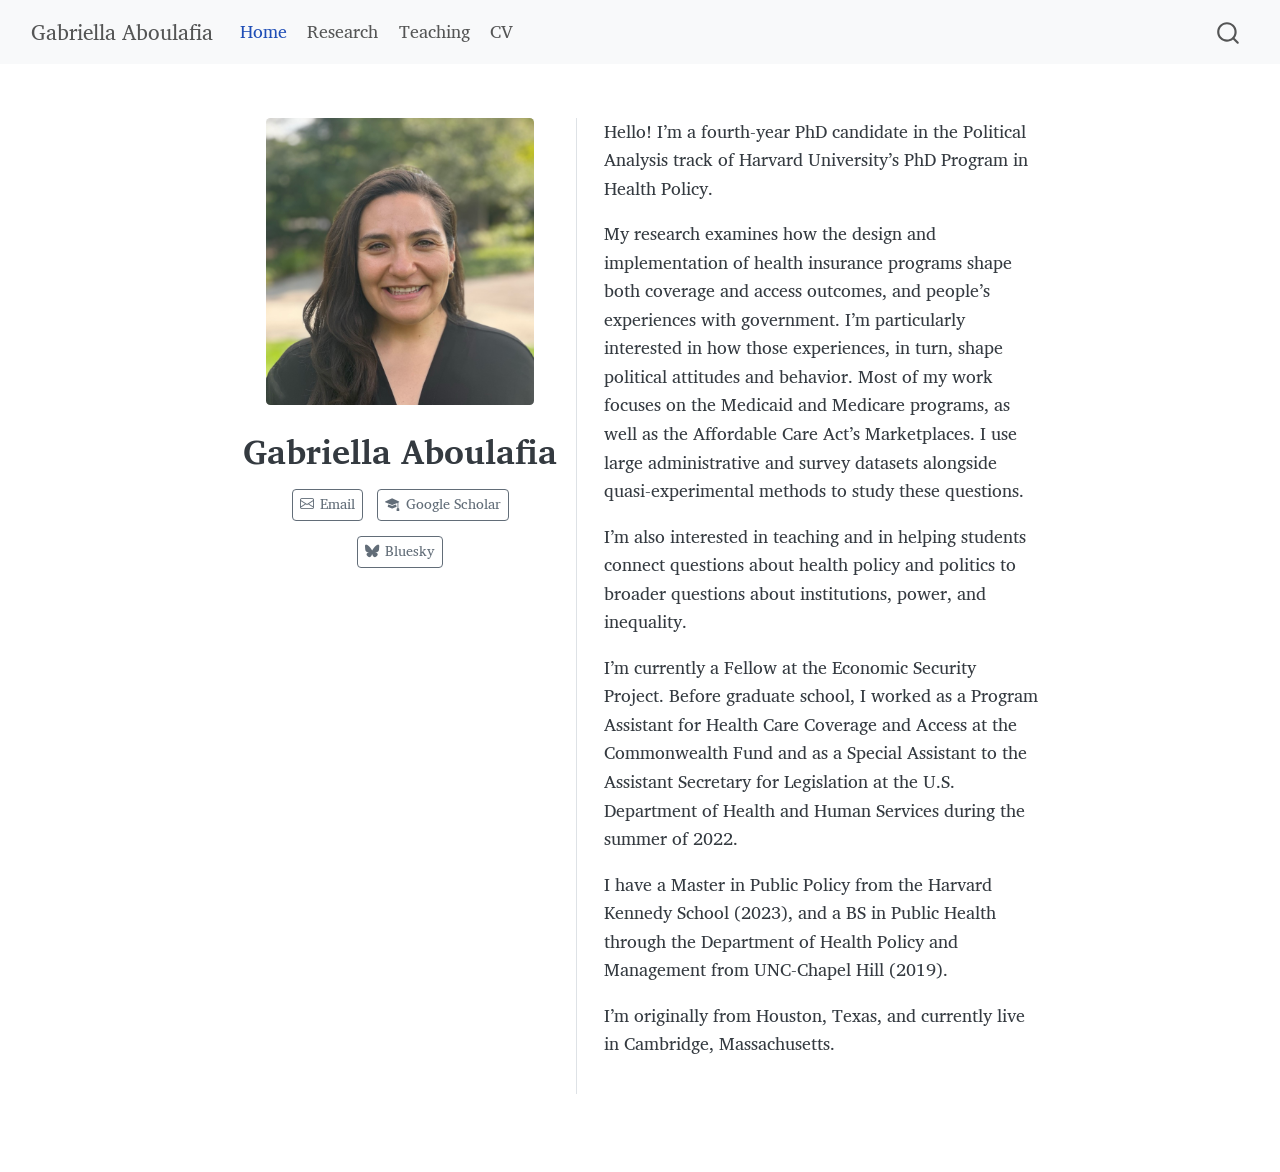
==== docs/index.html @ 91ca03ee "Add personal academic website Quarto website with an about page (trestles template), research, and t" ====
<!DOCTYPE html>
<html xmlns="http://www.w3.org/1999/xhtml" lang="en" xml:lang="en"><head>

<meta charset="utf-8">
<meta name="generator" content="quarto-1.9.36">

<meta name="viewport" content="width=device-width, initial-scale=1.0, user-scalable=yes">


<title>Gabriella Aboulafia</title>
<style>
/* Default styles provided by pandoc.
** See https://pandoc.org/MANUAL.html#variables-for-html for config info.
*/
code{white-space: pre-wrap;}
span.smallcaps{font-variant: small-caps;}
div.columns{display: flex; gap: min(4vw, 1.5em);}
div.column{flex: auto; overflow-x: auto;}
div.hanging-indent{margin-left: 1.5em; text-indent: -1.5em;}
ul.task-list{list-style: none;}
ul.task-list li input[type="checkbox"] {
  width: 0.8em;
  margin: 0 0.8em 0.2em -1em; /* quarto-specific, see https://github.com/quarto-dev/quarto-cli/issues/4556 */ 
  vertical-align: middle;
}
</style>


<script src="site_libs/quarto-nav/quarto-nav.js"></script>
<script src="site_libs/quarto-nav/headroom.min.js"></script>
<script src="site_libs/clipboard/clipboard.min.js"></script>
<script src="site_libs/quarto-search/autocomplete.umd.js"></script>
<script src="site_libs/quarto-search/fuse.min.js"></script>
<script src="site_libs/quarto-search/quarto-search.js"></script>
<meta name="quarto:offset" content="./">
<script src="site_libs/quarto-html/quarto.js" type="module"></script>
<script src="site_libs/quarto-html/tabsets/tabsets.js" type="module"></script>
<script src="site_libs/quarto-html/popper.min.js"></script>
<script src="site_libs/quarto-html/tippy.umd.min.js"></script>
<link href="site_libs/quarto-html/tippy.css" rel="stylesheet">
<link href="site_libs/quarto-html/quarto-syntax-highlighting-845c23b38eaddc0f92fda52bfe77a8c8.css" rel="stylesheet" id="quarto-text-highlighting-styles">
<script src="site_libs/bootstrap/bootstrap.min.js"></script>
<link href="site_libs/bootstrap/bootstrap-icons.css" rel="stylesheet">
<link href="site_libs/bootstrap/bootstrap-dfab3d8a36e09fd0820029a806bcaeb9.min.css" rel="stylesheet" append-hash="true" id="quarto-bootstrap" data-mode="light">
<script id="quarto-search-options" type="application/json">{
  "location": "navbar",
  "copy-button": false,
  "collapse-after": 3,
  "panel-placement": "end",
  "type": "overlay",
  "limit": 50,
  "keyboard-shortcut": [
    "f",
    "/",
    "s"
  ],
  "show-item-context": false,
  "language": {
    "search-no-results-text": "No results",
    "search-matching-documents-text": "matching documents",
    "search-copy-link-title": "Copy link to search",
    "search-hide-matches-text": "Hide additional matches",
    "search-more-match-text": "more match in this document",
    "search-more-matches-text": "more matches in this document",
    "search-clear-button-title": "Clear",
    "search-text-placeholder": "",
    "search-detached-cancel-button-title": "Cancel",
    "search-submit-button-title": "Submit",
    "search-label": "Search"
  }
}</script>


<link rel="stylesheet" href="styles.css">
</head>

<body class="nav-fixed fullcontent quarto-light">

<div id="quarto-search-results"></div>
  <header id="quarto-header" class="headroom fixed-top">
    <nav class="navbar navbar-expand-lg " data-bs-theme="dark">
      <div class="navbar-container container-fluid">
      <div class="navbar-brand-container mx-auto">
    <a class="navbar-brand" href="./index.html">
    <span class="navbar-title">Gabriella Aboulafia</span>
    </a>
  </div>
            <div id="quarto-search" class="" title="Search"></div>
          <button class="navbar-toggler" type="button" data-bs-toggle="collapse" data-bs-target="#navbarCollapse" aria-controls="navbarCollapse" role="menu" aria-expanded="false" aria-label="Toggle navigation" onclick="if (window.quartoToggleHeadroom) { window.quartoToggleHeadroom(); }">
  <span class="navbar-toggler-icon"></span>
</button>
          <div class="collapse navbar-collapse" id="navbarCollapse">
            <ul class="navbar-nav navbar-nav-scroll me-auto">
  <li class="nav-item">
    <a class="nav-link active" href="./index.html" aria-current="page"> 
<span class="menu-text">Home</span></a>
  </li>  
  <li class="nav-item">
    <a class="nav-link" href="./research.html"> 
<span class="menu-text">Research</span></a>
  </li>  
  <li class="nav-item">
    <a class="nav-link" href="./teaching.html"> 
<span class="menu-text">Teaching</span></a>
  </li>  
  <li class="nav-item">
    <a class="nav-link" href="./cv.pdf"> 
<span class="menu-text">CV</span></a>
  </li>  
</ul>
          </div> <!-- /navcollapse -->
            <div class="quarto-navbar-tools">
</div>
      </div> <!-- /container-fluid -->
    </nav>
</header>
<!-- content -->
<div id="quarto-content" class="quarto-container page-columns page-rows-contents page-layout-article page-navbar">
<!-- sidebar -->
<!-- margin-sidebar -->
    
<!-- main -->
<div class="quarto-about-trestles">
  <div class="about-entity">
    <img src="profile.jpg" class="about-image
  rounded " style="width: 15em;">
<header id="title-block-header" class="quarto-title-block default">
<div class="quarto-title">
<h1 class="title">Gabriella Aboulafia</h1>
</div>
<div class="quarto-title-meta">
  </div>
</header>
    <div class="about-links">
  <a href="mailto:gaboulafia@g.harvard.edu" class="about-link" rel="" target="">
    <i class="bi bi-envelope"></i>
     <span class="about-link-text">Email</span>
  </a>
  <a href="https://scholar.google.com/citations?user=ynljUeAAAAAJ" class="about-link" rel="" target="">
    <i class="bi bi-mortarboard-fill"></i>
     <span class="about-link-text">Google Scholar</span>
  </a>
  <a href="https://bsky.app/profile/gabyaboulafia.bsky.social" class="about-link" rel="" target="">
    <i class="bi bi-bluesky"></i>
     <span class="about-link-text">Bluesky</span>
  </a>
</div>
  </div>
  <div class="about-contents"><main class="content" id="quarto-document-content">
<p>Hello! I’m a fourth-year PhD candidate in the Political Analysis track of Harvard University’s PhD Program in Health Policy.</p>
<p>My research examines how the design and implementation of health insurance programs shape both coverage and access outcomes, and people’s experiences with government. I’m particularly interested in how those experiences, in turn, shape political attitudes and behavior. Most of my work focuses on the Medicaid and Medicare programs, as well as the Affordable Care Act’s Marketplaces. I use large administrative and survey datasets alongside quasi-experimental methods to study these questions.</p>
<p>I’m also interested in teaching and in helping students connect questions about health policy and politics to broader questions about institutions, power, and inequality.</p>
<p>I’m currently a Fellow at the Economic Security Project. Before graduate school, I worked as a Program Assistant for Health Care Coverage and Access at the Commonwealth Fund and as a Special Assistant to the Assistant Secretary for Legislation at the U.S. Department of Health and Human Services during the summer of 2022.</p>
<p>I have a Master in Public Policy from the Harvard Kennedy School (2023), and a BS in Public Health through the Department of Health Policy and Management from UNC-Chapel Hill (2019).</p>
<p>I’m originally from Houston, Texas, and currently live in Cambridge, Massachusetts.</p>


</main></div>
</div>
 <!-- /main -->
<script id="quarto-html-after-body" type="application/javascript">
  window.document.addEventListener("DOMContentLoaded", function (event) {
    const isCodeAnnotation = (el) => {
      for (const clz of el.classList) {
        if (clz.startsWith('code-annotation-')) {                     
          return true;
        }
      }
      return false;
    }
    const onCopySuccess = function(e) {
      // button target
      const button = e.trigger;
      // don't keep focus
      button.blur();
      // flash "checked"
      button.classList.add('code-copy-button-checked');
      var currentTitle = button.getAttribute("title");
      button.setAttribute("title", "Copied!");
      let tooltip;
      if (window.bootstrap) {
        button.setAttribute("data-bs-toggle", "tooltip");
        button.setAttribute("data-bs-placement", "left");
        button.setAttribute("data-bs-title", "Copied!");
        tooltip = new bootstrap.Tooltip(button, 
          { trigger: "manual", 
            customClass: "code-copy-button-tooltip",
            offset: [0, -8]});
        tooltip.show();    
      }
      setTimeout(function() {
        if (tooltip) {
          tooltip.hide();
          button.removeAttribute("data-bs-title");
          button.removeAttribute("data-bs-toggle");
          button.removeAttribute("data-bs-placement");
        }
        button.setAttribute("title", currentTitle);
        button.classList.remove('code-copy-button-checked');
      }, 1000);
      // clear code selection
      e.clearSelection();
    }
    const getTextToCopy = function(trigger) {
      const outerScaffold = trigger.parentElement.cloneNode(true);
      const codeEl = outerScaffold.querySelector('code');
      for (const childEl of codeEl.children) {
        if (isCodeAnnotation(childEl)) {
          childEl.remove();
        }
      }
      return codeEl.innerText;
    }
    const clipboard = new window.ClipboardJS('.code-copy-button:not([data-in-quarto-modal])', {
      text: getTextToCopy
    });
    clipboard.on('success', onCopySuccess);
    if (window.document.getElementById('quarto-embedded-source-code-modal')) {
      const clipboardModal = new window.ClipboardJS('.code-copy-button[data-in-quarto-modal]', {
        text: getTextToCopy,
        container: window.document.getElementById('quarto-embedded-source-code-modal')
      });
      clipboardModal.on('success', onCopySuccess);
    }
      var localhostRegex = new RegExp(/^(?:http|https):\/\/localhost\:?[0-9]*\//);
      var mailtoRegex = new RegExp(/^mailto:/);
        var filterRegex = new RegExp('/' + window.location.host + '/');
      var isInternal = (href) => {
          return filterRegex.test(href) || localhostRegex.test(href) || mailtoRegex.test(href);
      }
      // Inspect non-navigation links and adorn them if external
     var links = window.document.querySelectorAll('a[href]:not(.nav-link):not(.navbar-brand):not(.toc-action):not(.sidebar-link):not(.sidebar-item-toggle):not(.pagination-link):not(.no-external):not([aria-hidden]):not(.dropdown-item):not(.quarto-navigation-tool):not(.about-link)');
      for (var i=0; i<links.length; i++) {
        const link = links[i];
        if (!isInternal(link.href)) {
          // undo the damage that might have been done by quarto-nav.js in the case of
          // links that we want to consider external
          if (link.dataset.originalHref !== undefined) {
            link.href = link.dataset.originalHref;
          }
        }
      }
    function tippyHover(el, contentFn, onTriggerFn, onUntriggerFn) {
      const config = {
        allowHTML: true,
        maxWidth: 500,
        delay: 100,
        arrow: false,
        appendTo: function(el) {
            return el.parentElement;
        },
        interactive: true,
        interactiveBorder: 10,
        theme: 'quarto',
        placement: 'bottom-start',
      };
      if (contentFn) {
        config.content = contentFn;
      }
      if (onTriggerFn) {
        config.onTrigger = onTriggerFn;
      }
      if (onUntriggerFn) {
        config.onUntrigger = onUntriggerFn;
      }
      window.tippy(el, config); 
    }
    const noterefs = window.document.querySelectorAll('a[role="doc-noteref"]');
    for (var i=0; i<noterefs.length; i++) {
      const ref = noterefs[i];
      tippyHover(ref, function() {
        // use id or data attribute instead here
        let href = ref.getAttribute('data-footnote-href') || ref.getAttribute('href');
        try { href = new URL(href).hash; } catch {}
        const id = href.replace(/^#\/?/, "");
        const note = window.document.getElementById(id);
        if (note) {
          return note.innerHTML;
        } else {
          return "";
        }
      });
    }
    const xrefs = window.document.querySelectorAll('a.quarto-xref');
    const processXRef = (id, note) => {
      // Strip column container classes
      const stripColumnClz = (el) => {
        el.classList.remove("page-full", "page-columns");
        if (el.children) {
          for (const child of el.children) {
            stripColumnClz(child);
          }
        }
      }
      stripColumnClz(note)
      if (id === null || id.startsWith('sec-')) {
        // Special case sections, only their first couple elements
        const container = document.createElement("div");
        if (note.children && note.children.length > 2) {
          container.appendChild(note.children[0].cloneNode(true));
          for (let i = 1; i < note.children.length; i++) {
            const child = note.children[i];
            if (child.tagName === "P" && child.innerText === "") {
              continue;
            } else {
              container.appendChild(child.cloneNode(true));
              break;
            }
          }
          if (window.Quarto?.typesetMath) {
            window.Quarto.typesetMath(container);
          }
          return container.innerHTML
        } else {
          if (window.Quarto?.typesetMath) {
            window.Quarto.typesetMath(note);
          }
          return note.innerHTML;
        }
      } else {
        // Remove any anchor links if they are present
        const anchorLink = note.querySelector('a.anchorjs-link');
        if (anchorLink) {
          anchorLink.remove();
        }
        if (window.Quarto?.typesetMath) {
          window.Quarto.typesetMath(note);
        }
        if (note.classList.contains("callout")) {
          return note.outerHTML;
        } else {
          return note.innerHTML;
        }
      }
    }
    for (var i=0; i<xrefs.length; i++) {
      const xref = xrefs[i];
      tippyHover(xref, undefined, function(instance) {
        instance.disable();
        let url = xref.getAttribute('href');
        let hash = undefined; 
        if (url.startsWith('#')) {
          hash = url;
        } else {
          try { hash = new URL(url).hash; } catch {}
        }
        if (hash) {
          const id = hash.replace(/^#\/?/, "");
          const note = window.document.getElementById(id);
          if (note !== null) {
            try {
              const html = processXRef(id, note.cloneNode(true));
              instance.setContent(html);
            } finally {
              instance.enable();
              instance.show();
            }
          } else {
            // See if we can fetch this
            fetch(url.split('#')[0])
            .then(res => res.text())
            .then(html => {
              const parser = new DOMParser();
              const htmlDoc = parser.parseFromString(html, "text/html");
              const note = htmlDoc.getElementById(id);
              if (note !== null) {
                const html = processXRef(id, note);
                instance.setContent(html);
              } 
            }).finally(() => {
              instance.enable();
              instance.show();
            });
          }
        } else {
          // See if we can fetch a full url (with no hash to target)
          // This is a special case and we should probably do some content thinning / targeting
          fetch(url)
          .then(res => res.text())
          .then(html => {
            const parser = new DOMParser();
            const htmlDoc = parser.parseFromString(html, "text/html");
            const note = htmlDoc.querySelector('main.content');
            if (note !== null) {
              // This should only happen for chapter cross references
              // (since there is no id in the URL)
              // remove the first header
              if (note.children.length > 0 && note.children[0].tagName === "HEADER") {
                note.children[0].remove();
              }
              const html = processXRef(null, note);
              instance.setContent(html);
            } 
          }).finally(() => {
            instance.enable();
            instance.show();
          });
        }
      }, function(instance) {
      });
    }
        let selectedAnnoteEl;
        const selectorForAnnotation = ( cell, annotation) => {
          let cellAttr = 'data-code-cell="' + cell + '"';
          let lineAttr = 'data-code-annotation="' +  annotation + '"';
          const selector = 'span[' + cellAttr + '][' + lineAttr + ']';
          return selector;
        }
        const selectCodeLines = (annoteEl) => {
          const doc = window.document;
          const targetCell = annoteEl.getAttribute("data-target-cell");
          const targetAnnotation = annoteEl.getAttribute("data-target-annotation");
          const annoteSpan = window.document.querySelector(selectorForAnnotation(targetCell, targetAnnotation));
          const lines = annoteSpan.getAttribute("data-code-lines").split(",");
          const lineIds = lines.map((line) => {
            return targetCell + "-" + line;
          })
          let top = null;
          let height = null;
          let parent = null;
          if (lineIds.length > 0) {
              //compute the position of the single el (top and bottom and make a div)
              const el = window.document.getElementById(lineIds[0]);
              top = el.offsetTop;
              height = el.offsetHeight;
              parent = el.parentElement.parentElement;
            if (lineIds.length > 1) {
              const lastEl = window.document.getElementById(lineIds[lineIds.length - 1]);
              const bottom = lastEl.offsetTop + lastEl.offsetHeight;
              height = bottom - top;
            }
            if (top !== null && height !== null && parent !== null) {
              // cook up a div (if necessary) and position it 
              let div = window.document.getElementById("code-annotation-line-highlight");
              if (div === null) {
                div = window.document.createElement("div");
                div.setAttribute("id", "code-annotation-line-highlight");
                div.style.position = 'absolute';
                parent.appendChild(div);
              }
              div.style.top = top - 2 + "px";
              div.style.height = height + 4 + "px";
              div.style.left = 0;
              let gutterDiv = window.document.getElementById("code-annotation-line-highlight-gutter");
              if (gutterDiv === null) {
                gutterDiv = window.document.createElement("div");
                gutterDiv.setAttribute("id", "code-annotation-line-highlight-gutter");
                gutterDiv.style.position = 'absolute';
                const codeCell = window.document.getElementById(targetCell);
                const gutter = codeCell.querySelector('.code-annotation-gutter');
                gutter.appendChild(gutterDiv);
              }
              gutterDiv.style.top = top - 2 + "px";
              gutterDiv.style.height = height + 4 + "px";
            }
            selectedAnnoteEl = annoteEl;
          }
        };
        const unselectCodeLines = () => {
          const elementsIds = ["code-annotation-line-highlight", "code-annotation-line-highlight-gutter"];
          elementsIds.forEach((elId) => {
            const div = window.document.getElementById(elId);
            if (div) {
              div.remove();
            }
          });
          selectedAnnoteEl = undefined;
        };
          // Handle positioning of the toggle
      window.addEventListener(
        "resize",
        throttle(() => {
          elRect = undefined;
          if (selectedAnnoteEl) {
            selectCodeLines(selectedAnnoteEl);
          }
        }, 10)
      );
      function throttle(fn, ms) {
      let throttle = false;
      let timer;
        return (...args) => {
          if(!throttle) { // first call gets through
              fn.apply(this, args);
              throttle = true;
          } else { // all the others get throttled
              if(timer) clearTimeout(timer); // cancel #2
              timer = setTimeout(() => {
                fn.apply(this, args);
                timer = throttle = false;
              }, ms);
          }
        };
      }
        // Attach click handler to the DT
        const annoteDls = window.document.querySelectorAll('dt[data-target-cell]');
        for (const annoteDlNode of annoteDls) {
          annoteDlNode.addEventListener('click', (event) => {
            const clickedEl = event.target;
            if (clickedEl !== selectedAnnoteEl) {
              unselectCodeLines();
              const activeEl = window.document.querySelector('dt[data-target-cell].code-annotation-active');
              if (activeEl) {
                activeEl.classList.remove('code-annotation-active');
              }
              selectCodeLines(clickedEl);
              clickedEl.classList.add('code-annotation-active');
            } else {
              // Unselect the line
              unselectCodeLines();
              clickedEl.classList.remove('code-annotation-active');
            }
          });
        }
    const findCites = (el) => {
      const parentEl = el.parentElement;
      if (parentEl) {
        const cites = parentEl.dataset.cites;
        if (cites) {
          return {
            el,
            cites: cites.split(' ')
          };
        } else {
          return findCites(el.parentElement)
        }
      } else {
        return undefined;
      }
    };
    var bibliorefs = window.document.querySelectorAll('a[role="doc-biblioref"]');
    for (var i=0; i<bibliorefs.length; i++) {
      const ref = bibliorefs[i];
      const citeInfo = findCites(ref);
      if (citeInfo) {
        tippyHover(citeInfo.el, function() {
          var popup = window.document.createElement('div');
          citeInfo.cites.forEach(function(cite) {
            var citeDiv = window.document.createElement('div');
            citeDiv.classList.add('hanging-indent');
            citeDiv.classList.add('csl-entry');
            var biblioDiv = window.document.getElementById('ref-' + cite);
            if (biblioDiv) {
              citeDiv.innerHTML = biblioDiv.innerHTML;
            }
            popup.appendChild(citeDiv);
          });
          return popup.innerHTML;
        });
      }
    }
  });
  </script>
</div> <!-- /content -->




</body></html>
---- docs/site_libs/quarto-html/tippy.css ----
.tippy-box[data-animation=fade][data-state=hidden]{opacity:0}[data-tippy-root]{max-width:calc(100vw - 10px)}.tippy-box{position:relative;background-color:#333;color:#fff;border-radius:4px;font-size:14px;line-height:1.4;white-space:normal;outline:0;transition-property:transform,visibility,opacity}.tippy-box[data-placement^=top]>.tippy-arrow{bottom:0}.tippy-box[data-placement^=top]>.tippy-arrow:before{bottom:-7px;left:0;border-width:8px 8px 0;border-top-color:initial;transform-origin:center top}.tippy-box[data-placement^=bottom]>.tippy-arrow{top:0}.tippy-box[data-placement^=bottom]>.tippy-arrow:before{top:-7px;left:0;border-width:0 8px 8px;border-bottom-color:initial;transform-origin:center bottom}.tippy-box[data-placement^=left]>.tippy-arrow{right:0}.tippy-box[data-placement^=left]>.tippy-arrow:before{border-width:8px 0 8px 8px;border-left-color:initial;right:-7px;transform-origin:center left}.tippy-box[data-placement^=right]>.tippy-arrow{left:0}.tippy-box[data-placement^=right]>.tippy-arrow:before{left:-7px;border-width:8px 8px 8px 0;border-right-color:initial;transform-origin:center right}.tippy-box[data-inertia][data-state=visible]{transition-timing-function:cubic-bezier(.54,1.5,.38,1.11)}.tippy-arrow{width:16px;height:16px;color:#333}.tippy-arrow:before{content:"";position:absolute;border-color:transparent;border-style:solid}.tippy-content{position:relative;padding:5px 9px;z-index:1}
---- docs/site_libs/quarto-html/quarto-syntax-highlighting-845c23b38eaddc0f92fda52bfe77a8c8.css ----
/* quarto syntax highlight colors */
:root {
  --quarto-hl-ot-color: #003B4F;
  --quarto-hl-at-color: #657422;
  --quarto-hl-ss-color: #20794D;
  --quarto-hl-an-color: #5E5E5E;
  --quarto-hl-fu-color: #4758AB;
  --quarto-hl-st-color: #20794D;
  --quarto-hl-cf-color: #003B4F;
  --quarto-hl-op-color: #5E5E5E;
  --quarto-hl-er-color: #AD0000;
  --quarto-hl-bn-color: #AD0000;
  --quarto-hl-al-color: #AD0000;
  --quarto-hl-va-color: #111111;
  --quarto-hl-bu-color: inherit;
  --quarto-hl-ex-color: inherit;
  --quarto-hl-pp-color: #AD0000;
  --quarto-hl-in-color: #5E5E5E;
  --quarto-hl-vs-color: #20794D;
  --quarto-hl-wa-color: #5E5E5E;
  --quarto-hl-do-color: #5E5E5E;
  --quarto-hl-im-color: #00769E;
  --quarto-hl-ch-color: #20794D;
  --quarto-hl-dt-color: #AD0000;
  --quarto-hl-fl-color: #AD0000;
  --quarto-hl-co-color: #5E5E5E;
  --quarto-hl-cv-color: #5E5E5E;
  --quarto-hl-cn-color: #8f5902;
  --quarto-hl-sc-color: #5E5E5E;
  --quarto-hl-dv-color: #AD0000;
  --quarto-hl-kw-color: #003B4F;
}

/* other quarto variables */
:root {
  --quarto-font-monospace: SFMono-Regular, Menlo, Monaco, Consolas, "Liberation Mono", "Courier New", monospace;
}

/* syntax highlight based on Pandoc's rules */
pre > code.sourceCode > span {
  color: #003B4F;
}

code.sourceCode > span {
  color: #003B4F;
}

div.sourceCode,
div.sourceCode pre.sourceCode {
  color: #003B4F;
}

/* Normal */
code span {
  color: #003B4F;
}

/* Alert */
code span.al {
  color: #AD0000;
  font-style: inherit;
}

/* Annotation */
code span.an {
  color: #5E5E5E;
  font-style: inherit;
}

/* Attribute */
code span.at {
  color: #657422;
  font-style: inherit;
}

/* BaseN */
code span.bn {
  color: #AD0000;
  font-style: inherit;
}

/* BuiltIn */
code span.bu {
  font-style: inherit;
}

/* ControlFlow */
code span.cf {
  color: #003B4F;
  font-weight: bold;
  font-style: inherit;
}

/* Char */
code span.ch {
  color: #20794D;
  font-style: inherit;
}

/* Constant */
code span.cn {
  color: #8f5902;
  font-style: inherit;
}

/* Comment */
code span.co {
  color: #5E5E5E;
  font-style: inherit;
}

/* CommentVar */
code span.cv {
  color: #5E5E5E;
  font-style: italic;
}

/* Documentation */
code span.do {
  color: #5E5E5E;
  font-style: italic;
}

/* DataType */
code span.dt {
  color: #AD0000;
  font-style: inherit;
}

/* DecVal */
code span.dv {
  color: #AD0000;
  font-style: inherit;
}

/* Error */
code span.er {
  color: #AD0000;
  font-style: inherit;
}

/* Extension */
code span.ex {
  font-style: inherit;
}

/* Float */
code span.fl {
  color: #AD0000;
  font-style: inherit;
}

/* Function */
code span.fu {
  color: #4758AB;
  font-style: inherit;
}

/* Import */
code span.im {
  color: #00769E;
  font-style: inherit;
}

/* Information */
code span.in {
  color: #5E5E5E;
  font-style: inherit;
}

/* Keyword */
code span.kw {
  color: #003B4F;
  font-weight: bold;
  font-style: inherit;
}

/* Operator */
code span.op {
  color: #5E5E5E;
  font-style: inherit;
}

/* Other */
code span.ot {
  color: #003B4F;
  font-style: inherit;
}

/* Preprocessor */
code span.pp {
  color: #AD0000;
  font-style: inherit;
}

/* SpecialChar */
code span.sc {
  color: #5E5E5E;
  font-style: inherit;
}

/* SpecialString */
code span.ss {
  color: #20794D;
  font-style: inherit;
}

/* String */
code span.st {
  color: #20794D;
  font-style: inherit;
}

/* Variable */
code span.va {
  color: #111111;
  font-style: inherit;
}

/* VerbatimString */
code span.vs {
  color: #20794D;
  font-style: inherit;
}

/* Warning */
code span.wa {
  color: #5E5E5E;
  font-style: italic;
}

.prevent-inlining {
  content: "</";
}

/*# sourceMappingURL=ac89f0bb514bba72461919f78549e31c.css.map */
---- docs/styles.css ----
/* Your own tweaks on top of the Bootstrap theme */
.navbar { font-weight: 500; }
body { font-size: 1.05rem; line-height: 1.6; }
h2 { margin-top: 1.8rem; }
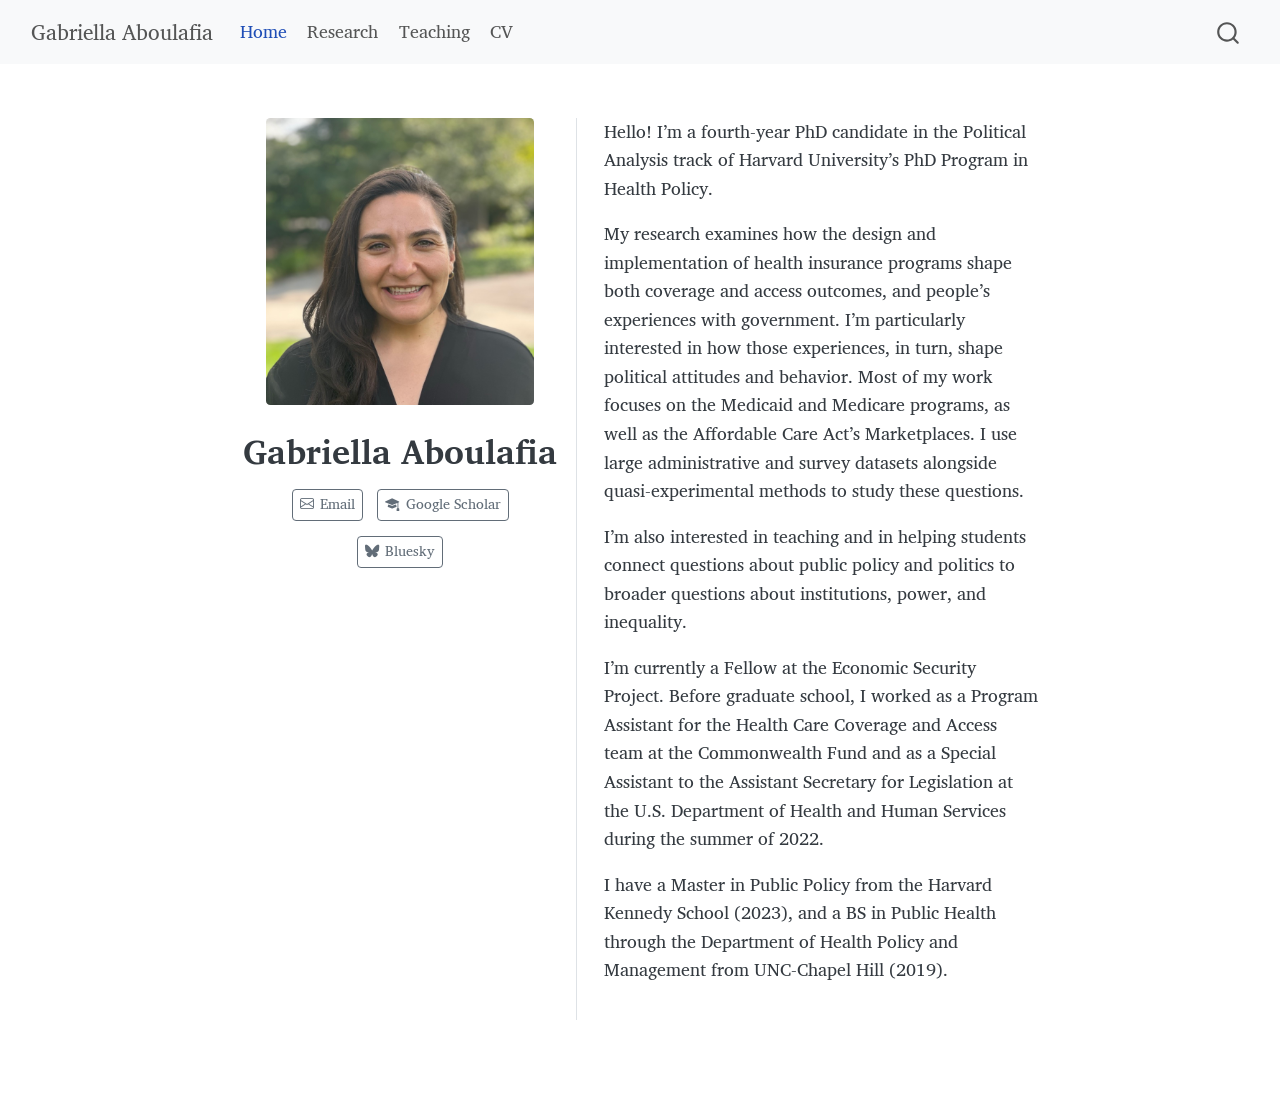
==== commit 3e817e2b: "Edit front page bio" ====
--- a/docs/index.html
+++ b/docs/index.html
@@ -6,6 +6,7 @@
 
 <meta name="viewport" content="width=device-width, initial-scale=1.0, user-scalable=yes">
 
+<meta name="description" content="Gabriella (Gaby) Aboulafia is a PhD candidate in Health Policy at Harvard University studying Medicaid, Medicare, and the Affordable Care Act’s Marketplaces.">
 
 <title>Gabriella Aboulafia</title>
 <style>
@@ -69,9 +70,53 @@
     "search-label": "Search"
   }
 }</script>
+<!-- Structured data: tells Google this page is about a specific person, and
+     that "Gaby Aboulafia" is the same person as "Gabriella Aboulafia".
+     The sameAs links are how Google ties the profiles together. -->
+<script type="application/ld+json">
+{
+  "@context": "https://schema.org",
+  "@type": "Person",
+  "name": "Gabriella Aboulafia",
+  "alternateName": ["Gaby Aboulafia", "Gabriella N. Aboulafia"],
+  "url": "https://gaboulafia.com",
+  "image": "https://gaboulafia.com/profile.jpg",
+  "email": "mailto:gaboulafia@g.harvard.edu",
+  "jobTitle": "PhD Candidate in Health Policy",
+  "description": "PhD candidate in Health Policy at Harvard University studying Medicaid, Medicare, and the Affordable Care Act's Marketplaces.",
+  "affiliation": {
+    "@type": "CollegeOrUniversity",
+    "name": "Harvard University"
+  },
+  "alumniOf": [
+    { "@type": "CollegeOrUniversity", "name": "Harvard Kennedy School" },
+    { "@type": "CollegeOrUniversity", "name": "University of North Carolina at Chapel Hill" }
+  ],
+  "knowsAbout": [
+    "Health policy",
+    "Medicaid",
+    "Medicare",
+    "Affordable Care Act",
+    "Health insurance",
+    "Political behavior"
+  ],
+  "sameAs": [
+    "https://scholar.google.com/citations?user=ynljUeAAAAAJ",
+    "https://bsky.app/profile/gabyaboulafia.bsky.social"
+  ]
+}
+</script>
 
 
 <link rel="stylesheet" href="styles.css">
+<meta property="og:title" content="Gabriella Aboulafia">
+<meta property="og:description" content="Gabriella (Gaby) Aboulafia is a PhD candidate in Health Policy at Harvard University studying Medicaid, Medicare, and the Affordable Care Act’s Marketplaces, and how experiences with health insurance shape political attitudes and behavior.">
+<meta property="og:image" content="https://gaboulafia.com/profile.jpg">
+<meta property="og:site_name" content="Gabriella Aboulafia">
+<meta name="twitter:title" content="Gabriella Aboulafia">
+<meta name="twitter:description" content="Gabriella (Gaby) Aboulafia is a PhD candidate in Health Policy at Harvard University studying Medicaid, Medicare, and the Affordable Care Act’s Marketplaces, and how experiences with health insurance shape political attitudes and behavior.">
+<meta name="twitter:image" content="https://gaboulafia.com/profile.jpg">
+<meta name="twitter:card" content="summary_large_image">
 </head>
 
 <body class="nav-fixed fullcontent quarto-light">
@@ -149,10 +194,9 @@
   <div class="about-contents"><main class="content" id="quarto-document-content">
 <p>Hello! I’m a fourth-year PhD candidate in the Political Analysis track of Harvard University’s PhD Program in Health Policy.</p>
 <p>My research examines how the design and implementation of health insurance programs shape both coverage and access outcomes, and people’s experiences with government. I’m particularly interested in how those experiences, in turn, shape political attitudes and behavior. Most of my work focuses on the Medicaid and Medicare programs, as well as the Affordable Care Act’s Marketplaces. I use large administrative and survey datasets alongside quasi-experimental methods to study these questions.</p>
-<p>I’m also interested in teaching and in helping students connect questions about health policy and politics to broader questions about institutions, power, and inequality.</p>
-<p>I’m currently a Fellow at the Economic Security Project. Before graduate school, I worked as a Program Assistant for Health Care Coverage and Access at the Commonwealth Fund and as a Special Assistant to the Assistant Secretary for Legislation at the U.S. Department of Health and Human Services during the summer of 2022.</p>
+<p>I’m also interested in teaching and in helping students connect questions about public policy and politics to broader questions about institutions, power, and inequality.</p>
+<p>I’m currently a Fellow at the Economic Security Project. Before graduate school, I worked as a Program Assistant for the Health Care Coverage and Access team at the Commonwealth Fund and as a Special Assistant to the Assistant Secretary for Legislation at the U.S. Department of Health and Human Services during the summer of 2022.</p>
 <p>I have a Master in Public Policy from the Harvard Kennedy School (2023), and a BS in Public Health through the Department of Health Policy and Management from UNC-Chapel Hill (2019).</p>
-<p>I’m originally from Houston, Texas, and currently live in Cambridge, Massachusetts.</p>
 
 
 </main></div>
@@ -224,7 +268,7 @@
     }
       var localhostRegex = new RegExp(/^(?:http|https):\/\/localhost\:?[0-9]*\//);
       var mailtoRegex = new RegExp(/^mailto:/);
-        var filterRegex = new RegExp('/' + window.location.host + '/');
+        var filterRegex = new RegExp("https:\/\/gaboulafia\.com");
       var isInternal = (href) => {
           return filterRegex.test(href) || localhostRegex.test(href) || mailtoRegex.test(href);
       }
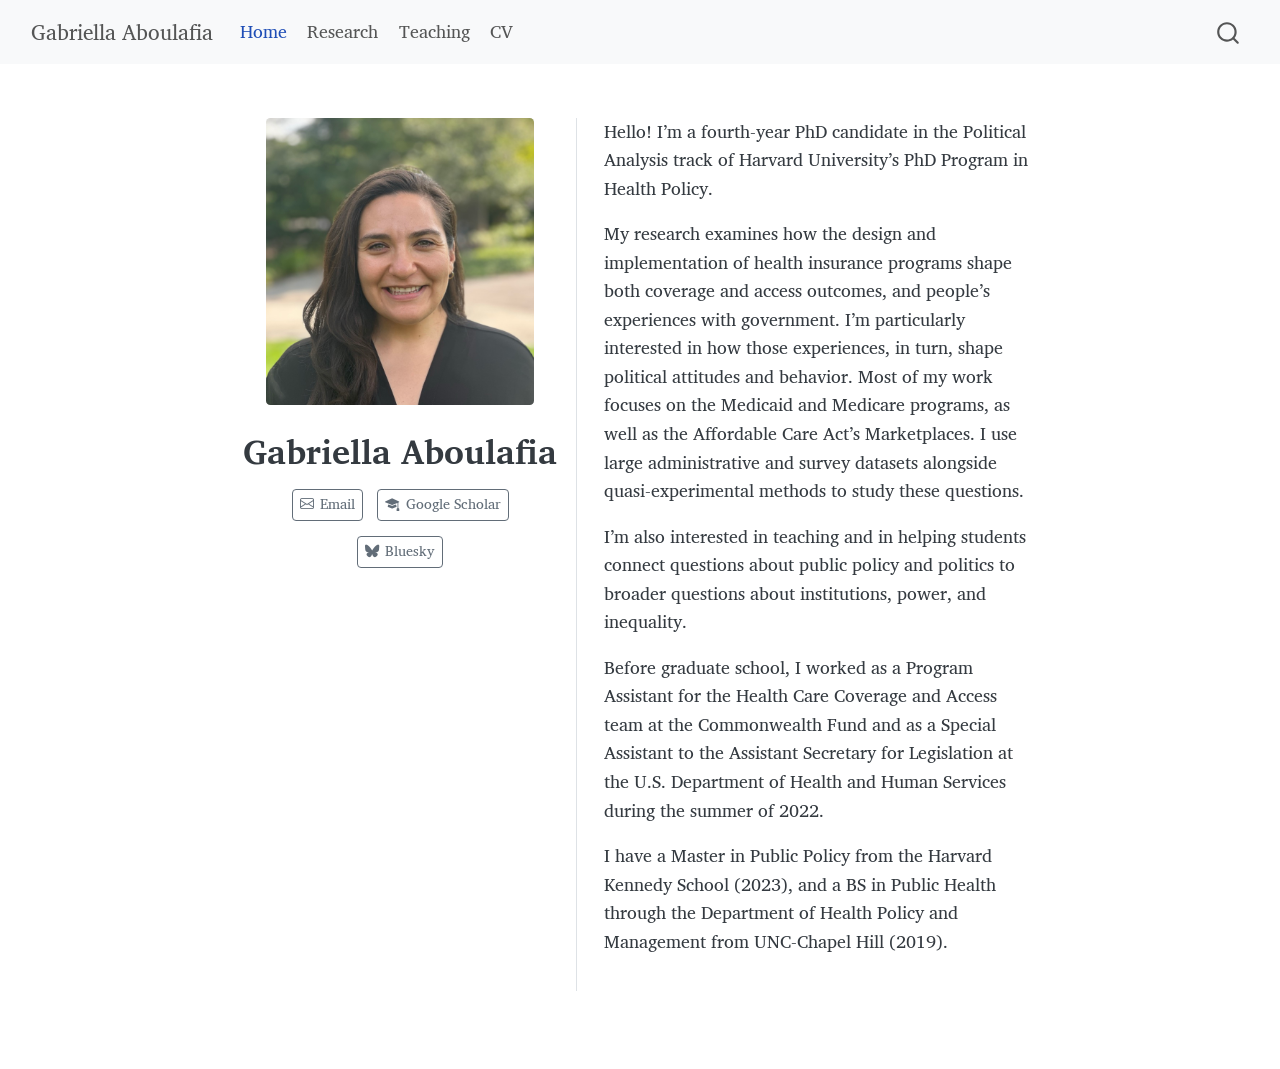
==== commit 97f61482: "Remove Economic Security Project line from bio" ====
--- a/docs/index.html
+++ b/docs/index.html
@@ -195,7 +195,7 @@
 <p>Hello! I’m a fourth-year PhD candidate in the Political Analysis track of Harvard University’s PhD Program in Health Policy.</p>
 <p>My research examines how the design and implementation of health insurance programs shape both coverage and access outcomes, and people’s experiences with government. I’m particularly interested in how those experiences, in turn, shape political attitudes and behavior. Most of my work focuses on the Medicaid and Medicare programs, as well as the Affordable Care Act’s Marketplaces. I use large administrative and survey datasets alongside quasi-experimental methods to study these questions.</p>
 <p>I’m also interested in teaching and in helping students connect questions about public policy and politics to broader questions about institutions, power, and inequality.</p>
-<p>I’m currently a Fellow at the Economic Security Project. Before graduate school, I worked as a Program Assistant for the Health Care Coverage and Access team at the Commonwealth Fund and as a Special Assistant to the Assistant Secretary for Legislation at the U.S. Department of Health and Human Services during the summer of 2022.</p>
+<p>Before graduate school, I worked as a Program Assistant for the Health Care Coverage and Access team at the Commonwealth Fund and as a Special Assistant to the Assistant Secretary for Legislation at the U.S. Department of Health and Human Services during the summer of 2022.</p>
 <p>I have a Master in Public Policy from the Harvard Kennedy School (2023), and a BS in Public Health through the Department of Health Policy and Management from UNC-Chapel Hill (2019).</p>
 
 
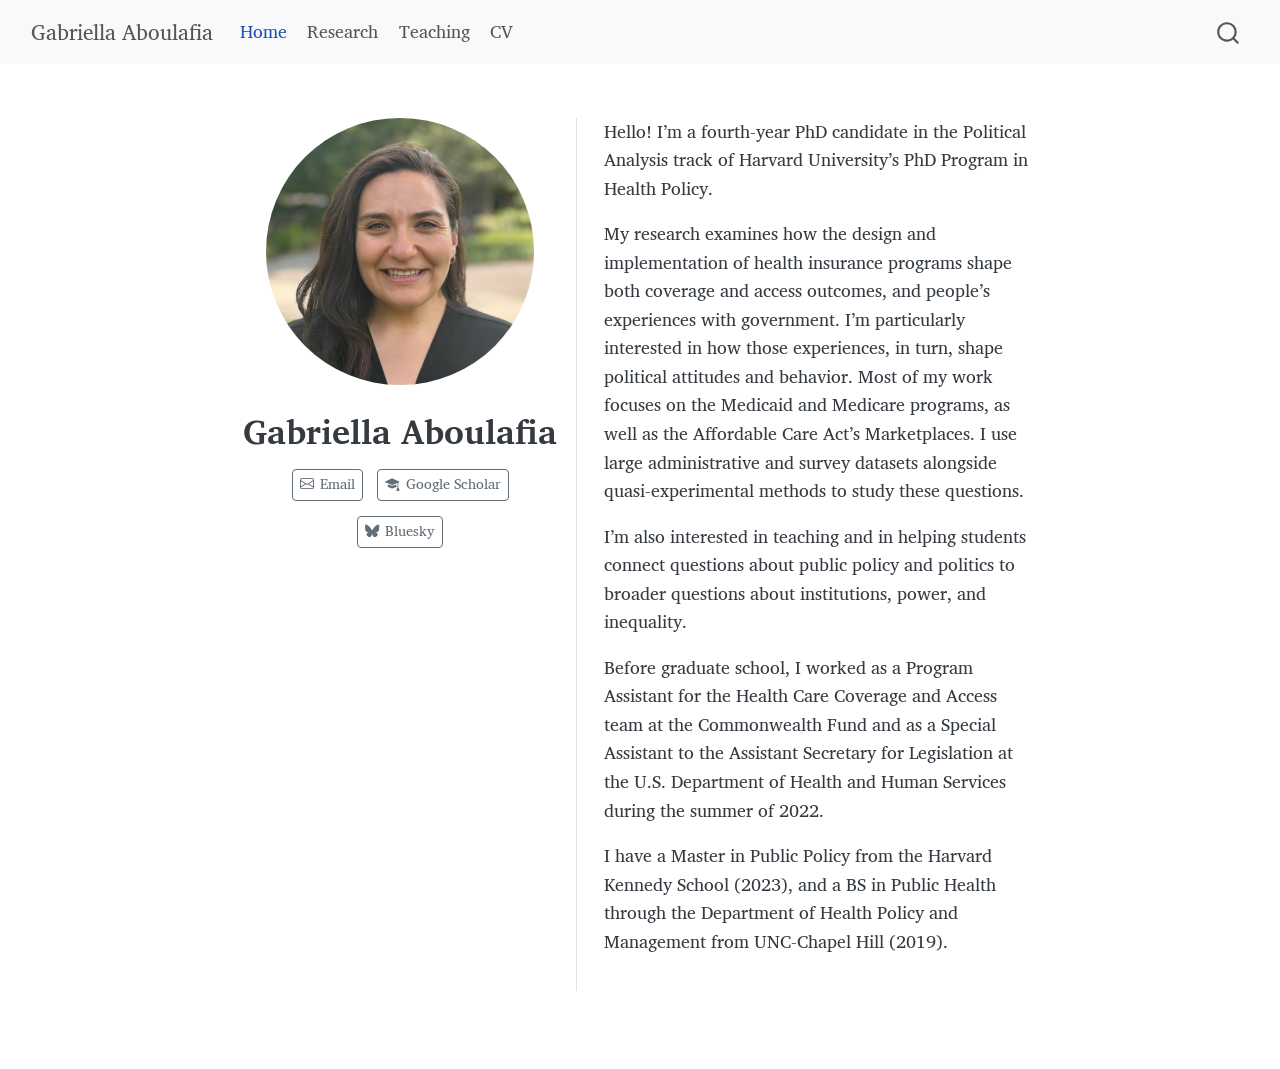
==== commit de7c1395: "Round profile photo" ====
--- a/docs/index.html
+++ b/docs/index.html
@@ -168,7 +168,7 @@
 <div class="quarto-about-trestles">
   <div class="about-entity">
     <img src="profile.jpg" class="about-image
-  rounded " style="width: 15em;">
+  round " style="height: 15em; width: 15em;">
 <header id="title-block-header" class="quarto-title-block default">
 <div class="quarto-title">
 <h1 class="title">Gabriella Aboulafia</h1>
